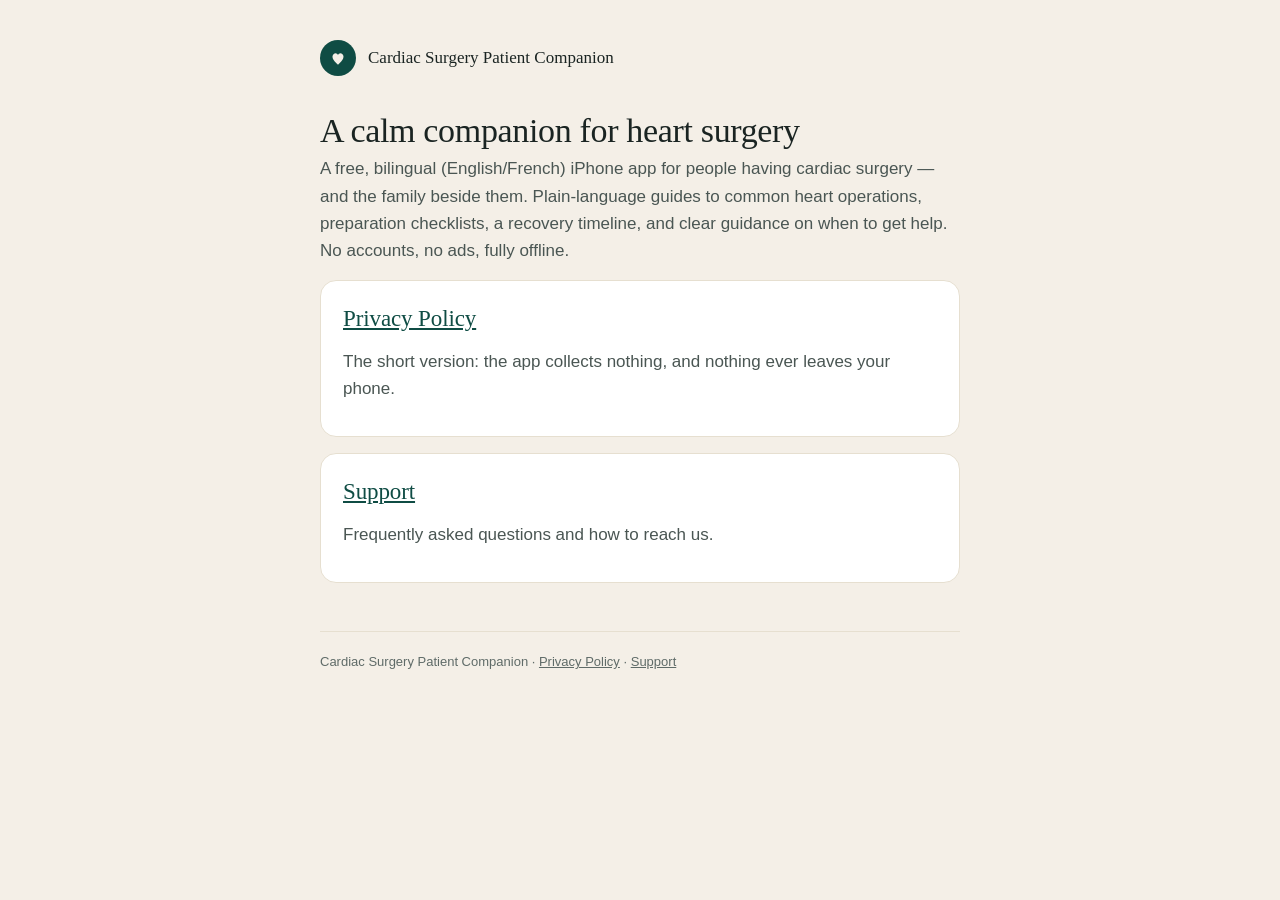
==== index.html @ 4cc8d948 "Privacy policy + support pages for Cardiac Surgery Patient Companion Co-Authored-By: Claude Fable 5 " ====
<!doctype html>
<html lang="en">
<head>
<meta charset="utf-8">
<meta name="viewport" content="width=device-width, initial-scale=1">
<title>Cardiac Surgery Patient Companion</title>
<link rel="stylesheet" href="style.css">
</head>
<body>
<div class="wrap">
  <div class="brand">
    <span class="brand-mark" aria-hidden="true">
      <svg viewBox="0 0 24 24" fill="currentColor"><path d="M12 21 C5 15, 3 10, 6 7 C8.5 4.5, 11 6, 12 8 C13 6, 15.5 4.5, 18 7 C21 10, 19 15, 12 21 Z"/></svg>
    </span>
    <span class="brand-name">Cardiac Surgery Patient Companion</span>
  </div>

  <h1>A calm companion for heart surgery</h1>
  <p>A free, bilingual (English/French) iPhone app for people having cardiac
  surgery — and the family beside them. Plain-language guides to common heart
  operations, preparation checklists, a recovery timeline, and clear guidance
  on when to get help. No accounts, no ads, fully offline.</p>

  <div class="card">
    <h2><a href="privacy-policy.html">Privacy Policy</a></h2>
    <p>The short version: the app collects nothing, and nothing ever leaves
    your phone.</p>
  </div>

  <div class="card">
    <h2><a href="support.html">Support</a></h2>
    <p>Frequently asked questions and how to reach us.</p>
  </div>

  <footer>
    Cardiac Surgery Patient Companion ·
    <a href="privacy-policy.html">Privacy Policy</a> ·
    <a href="support.html">Support</a>
  </footer>
</div>
</body>
</html>
---- style.css ----
/* Quiet Clinic — matches the Cardiac Surgery Patient Companion app */
:root {
  --bg: #f4efe7;
  --surface: #ffffff;
  --ink: #1a2422;
  --ink-soft: #4a5653;
  --ink-mute: #5f6b68;
  --line-soft: #e6dfd0;
  --accent: #0f4c44;
  --accent-soft: #e0ebe6;
  --warn: #9c4221;
  --warn-soft: #f3e3d9;
}
* { box-sizing: border-box; }
html, body { margin: 0; padding: 0; }
body {
  background: var(--bg);
  color: var(--ink);
  font-family: "Inter Tight", -apple-system, "Helvetica Neue", Helvetica, Arial, sans-serif;
  font-size: 17px;
  line-height: 1.6;
  -webkit-font-smoothing: antialiased;
}
.wrap { max-width: 680px; margin: 0 auto; padding: 40px 20px 64px; }
.brand { display: flex; align-items: center; gap: 12px; margin-bottom: 36px; }
.brand-mark {
  width: 36px; height: 36px; border-radius: 50%;
  background: var(--accent); color: var(--bg);
  display: grid; place-items: center; flex: none;
}
.brand-mark svg { width: 18px; height: 18px; }
.brand-name {
  font-family: Georgia, "Times New Roman", serif;
  font-size: 17px; line-height: 1.2;
}
.brand-name a { color: inherit; text-decoration: none; }
h1 {
  font-family: Georgia, "Times New Roman", serif;
  font-weight: 400; font-size: 34px; line-height: 1.1;
  letter-spacing: -0.01em; margin: 0 0 6px;
}
.updated {
  font-family: ui-monospace, "SF Mono", Menlo, monospace;
  font-size: 12px; letter-spacing: 0.08em; text-transform: uppercase;
  color: var(--ink-mute); margin-bottom: 32px;
}
h2 {
  font-family: Georgia, "Times New Roman", serif;
  font-weight: 400; font-size: 23px; letter-spacing: -0.005em;
  margin: 36px 0 10px;
}
p { color: var(--ink-soft); margin: 0 0 14px; }
ul { margin: 0 0 14px; padding-left: 22px; color: var(--ink-soft); }
li { margin-bottom: 6px; }
strong { color: var(--ink); font-weight: 600; }
a { color: var(--accent); }
.callout {
  background: var(--warn-soft); color: var(--warn);
  border-left: 3px solid var(--warn);
  padding: 14px 16px; border-radius: 10px;
  font-size: 15px; margin: 20px 0;
}
.card {
  background: var(--surface);
  border: 1px solid var(--line-soft);
  border-radius: 16px;
  padding: 20px 22px;
  margin: 16px 0;
}
.card h2 { margin-top: 0; }
footer {
  margin-top: 48px; padding-top: 20px;
  border-top: 1px solid var(--line-soft);
  font-size: 13px; color: var(--ink-mute);
}
footer a { color: var(--ink-mute); }
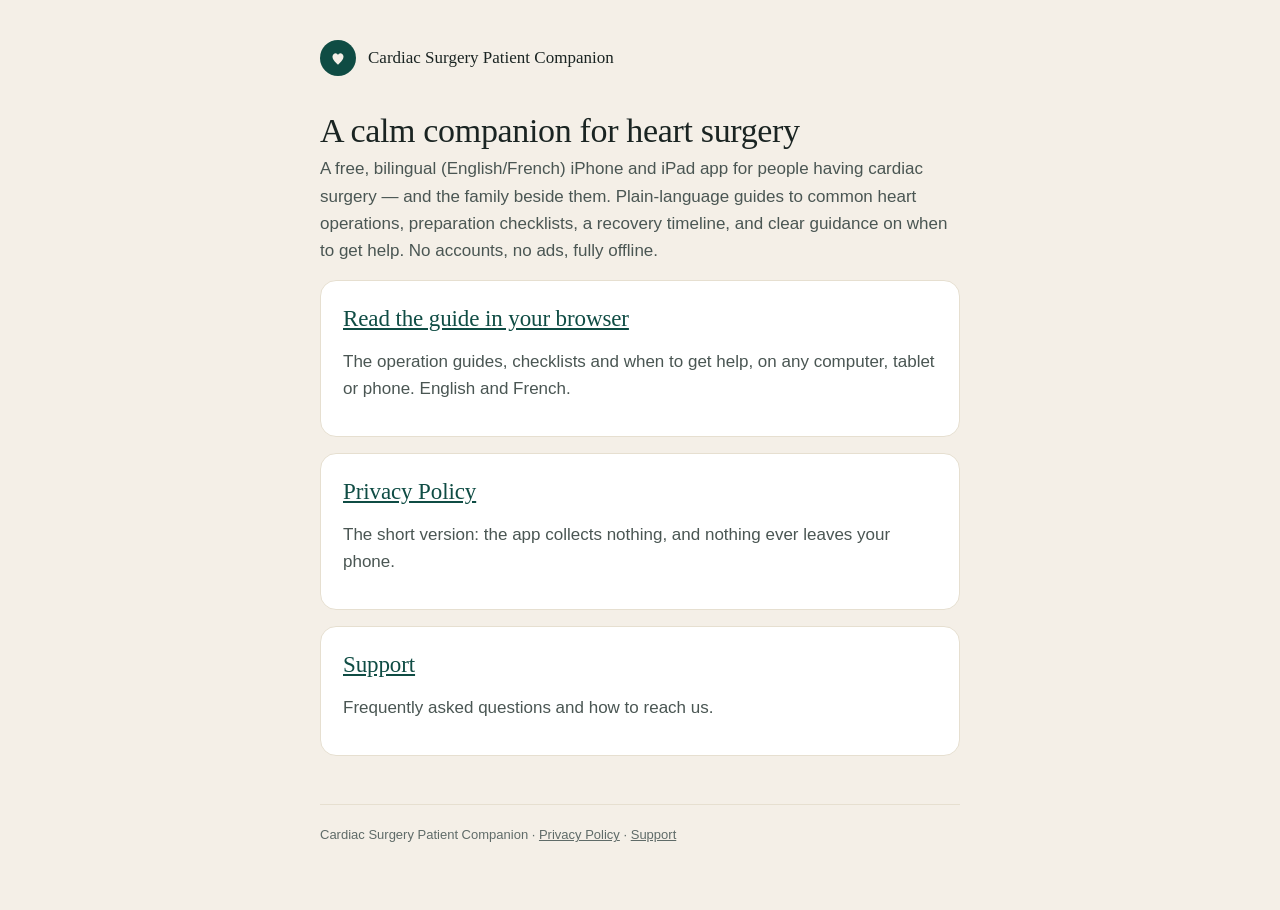
==== commit 8d73b6bf: "Update privacy and support pages for build 7; add read-only web guide Privacy policy now lists bookm" ====
--- a/index.html
+++ b/index.html
@@ -16,10 +16,16 @@
   </div>
 
   <h1>A calm companion for heart surgery</h1>
-  <p>A free, bilingual (English/French) iPhone app for people having cardiac
+  <p>A free, bilingual (English/French) iPhone and iPad app for people having cardiac
   surgery — and the family beside them. Plain-language guides to common heart
   operations, preparation checklists, a recovery timeline, and clear guidance
   on when to get help. No accounts, no ads, fully offline.</p>
+
+  <div class="card">
+    <h2><a href="guide/">Read the guide in your browser</a></h2>
+    <p>The operation guides, checklists and when to get help, on any
+    computer, tablet or phone. English and French.</p>
+  </div>
 
   <div class="card">
     <h2><a href="privacy-policy.html">Privacy Policy</a></h2>
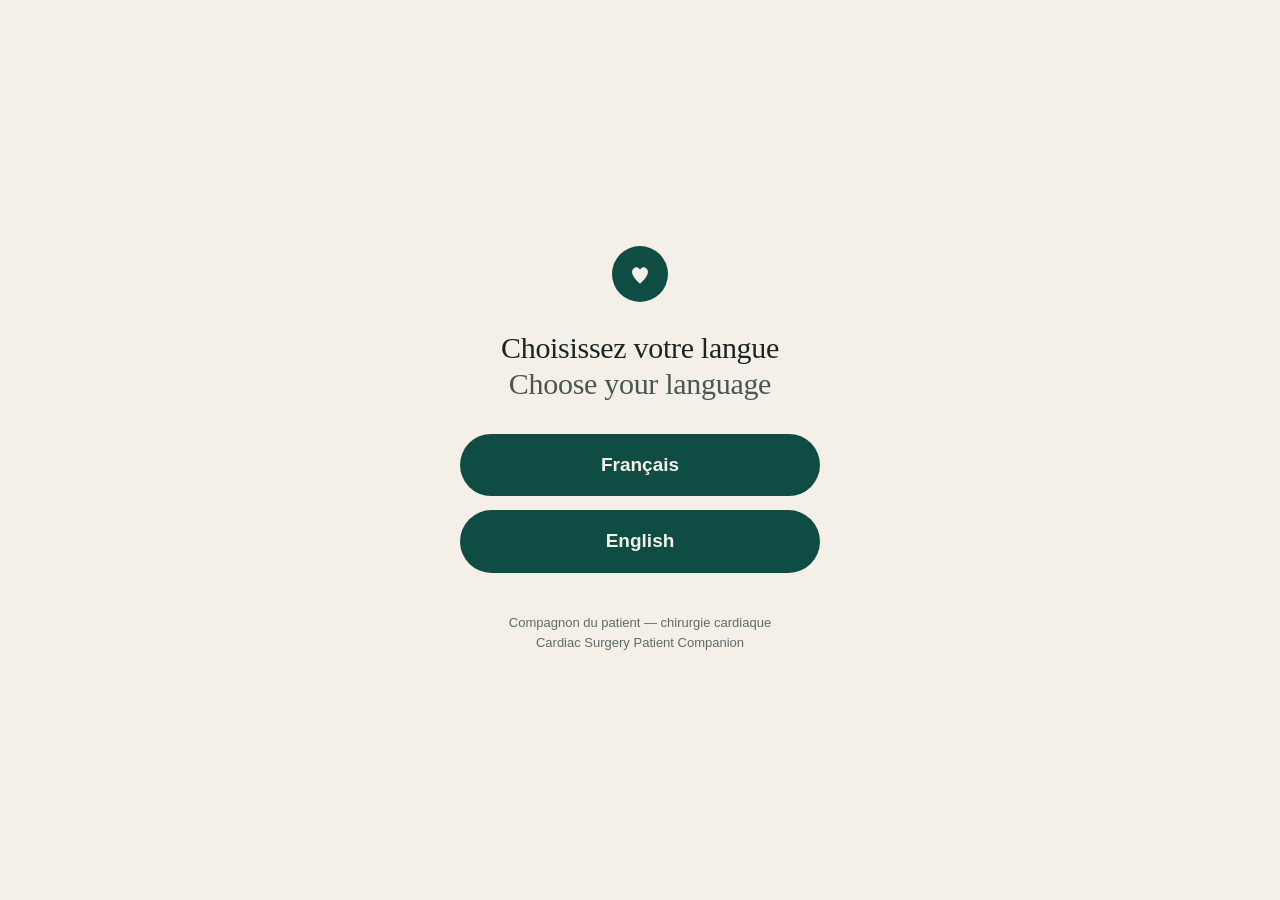
==== commit a62dda7d: "Add language picker at the root and French home, privacy and support pages The root URL now shows on" ====
--- a/index.html
+++ b/index.html
@@ -1,48 +1,36 @@
 <!doctype html>
-<html lang="en">
+<html lang="fr">
 <head>
 <meta charset="utf-8">
 <meta name="viewport" content="width=device-width, initial-scale=1">
-<title>Cardiac Surgery Patient Companion</title>
+<title>Compagnon du patient — chirurgie cardiaque · Cardiac Surgery Patient Companion</title>
+<meta name="description" content="Choisissez votre langue · Choose your language">
+<link rel="alternate" hreflang="fr" href="https://ddrullinsky.github.io/preop-cardiac-site/fr/">
+<link rel="alternate" hreflang="en" href="https://ddrullinsky.github.io/preop-cardiac-site/en/">
+<link rel="alternate" hreflang="x-default" href="https://ddrullinsky.github.io/preop-cardiac-site/">
+<link rel="icon" href="guide/icon-192.png" type="image/png">
 <link rel="stylesheet" href="style.css">
 </head>
 <body>
-<div class="wrap">
-  <div class="brand">
-    <span class="brand-mark" aria-hidden="true">
-      <svg viewBox="0 0 24 24" fill="currentColor"><path d="M12 21 C5 15, 3 10, 6 7 C8.5 4.5, 11 6, 12 8 C13 6, 15.5 4.5, 18 7 C21 10, 19 15, 12 21 Z"/></svg>
-    </span>
-    <span class="brand-name">Cardiac Surgery Patient Companion</span>
-  </div>
+<main class="splash">
+  <span class="brand-mark" aria-hidden="true">
+    <svg viewBox="0 0 24 24" fill="currentColor"><path d="M12 21 C5 15, 3 10, 6 7 C8.5 4.5, 11 6, 12 8 C13 6, 15.5 4.5, 18 7 C21 10, 19 15, 12 21 Z"/></svg>
+  </span>
 
-  <h1>A calm companion for heart surgery</h1>
-  <p>A free, bilingual (English/French) iPhone and iPad app for people having cardiac
-  surgery — and the family beside them. Plain-language guides to common heart
-  operations, preparation checklists, a recovery timeline, and clear guidance
-  on when to get help. No accounts, no ads, fully offline.</p>
+  <h1>
+    <span>Choisissez votre langue</span>
+    <span class="alt" lang="en">Choose your language</span>
+  </h1>
 
-  <div class="card">
-    <h2><a href="guide/">Read the guide in your browser</a></h2>
-    <p>The operation guides, checklists and when to get help, on any
-    computer, tablet or phone. English and French.</p>
-  </div>
+  <nav class="choices" aria-label="Langue · Language">
+    <a class="choice" href="fr/" hreflang="fr">Français</a>
+    <a class="choice" href="en/" hreflang="en" lang="en">English</a>
+  </nav>
 
-  <div class="card">
-    <h2><a href="privacy-policy.html">Privacy Policy</a></h2>
-    <p>The short version: the app collects nothing, and nothing ever leaves
-    your phone.</p>
-  </div>
-
-  <div class="card">
-    <h2><a href="support.html">Support</a></h2>
-    <p>Frequently asked questions and how to reach us.</p>
-  </div>
-
-  <footer>
-    Cardiac Surgery Patient Companion ·
-    <a href="privacy-policy.html">Privacy Policy</a> ·
-    <a href="support.html">Support</a>
-  </footer>
-</div>
+  <p class="splash-name">
+    <span>Compagnon du patient — chirurgie cardiaque</span>
+    <span lang="en">Cardiac Surgery Patient Companion</span>
+  </p>
+</main>
 </body>
 </html>
--- a/style.css
+++ b/style.css
@@ -74,3 +74,42 @@
   font-size: 13px; color: var(--ink-mute);
 }
 footer a { color: var(--ink-mute); }
+
+/* Language switch in the brand row of every page */
+.lang-switch {
+  margin-left: auto; flex: none;
+  font-family: ui-monospace, "SF Mono", Menlo, monospace;
+  font-size: 12px; font-weight: 600; letter-spacing: 0.04em;
+  color: var(--accent); text-decoration: none;
+  background: var(--surface);
+  border: 1px solid var(--line-soft); border-radius: 999px;
+  padding: 7px 12px;
+}
+.lang-switch:hover { border-color: var(--accent); }
+
+/* Root language picker (index.html), mirroring the app's first screen */
+.splash {
+  min-height: 100vh; min-height: 100dvh;
+  display: flex; flex-direction: column; align-items: center; justify-content: center;
+  text-align: center; padding: 40px 20px;
+}
+.splash .brand-mark { width: 56px; height: 56px; margin-bottom: 28px; }
+.splash .brand-mark svg { width: 26px; height: 26px; }
+.splash h1 { font-size: 30px; line-height: 1.2; margin: 0; }
+.splash h1 span { display: block; }
+.splash h1 .alt { color: var(--ink-soft); }
+.choices {
+  width: 100%; max-width: 360px;
+  display: grid; gap: 14px; margin: 32px 0 40px;
+}
+.choice {
+  display: block; padding: 16px 20px; border-radius: 999px;
+  background: var(--accent); color: var(--bg);
+  font-size: 19px; font-weight: 600; text-decoration: none;
+}
+.choice:hover { background: #0b3b35; }
+.choice:focus-visible, .lang-switch:focus-visible {
+  outline: 3px solid var(--accent); outline-offset: 3px;
+}
+.splash-name { font-size: 13px; color: var(--ink-mute); margin: 0; }
+.splash-name span { display: block; }
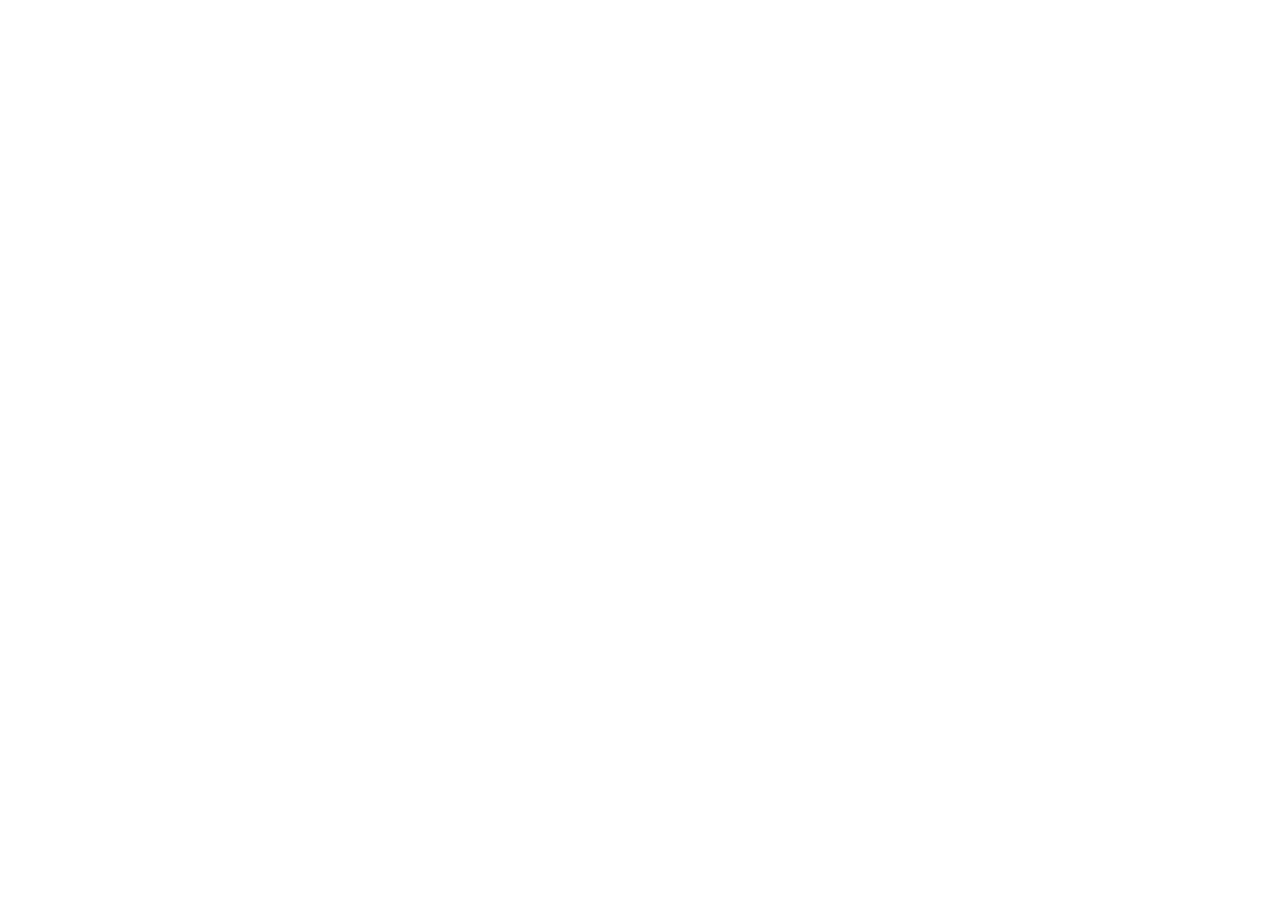
==== commit 6be0552d: "Forward every page to steadyhandsoftware.com/apps/patient-companion/ Co-Authored-By: Claude Opus 5.5" ====
--- a/index.html
+++ b/index.html
@@ -2,35 +2,14 @@
 <html lang="fr">
 <head>
 <meta charset="utf-8">
+<title>Compagnon du patient — chirurgie cardiaque (déplacée)</title>
 <meta name="viewport" content="width=device-width, initial-scale=1">
-<title>Compagnon du patient — chirurgie cardiaque · Cardiac Surgery Patient Companion</title>
-<meta name="description" content="Choisissez votre langue · Choose your language">
-<link rel="alternate" hreflang="fr" href="https://ddrullinsky.github.io/preop-cardiac-site/fr/">
-<link rel="alternate" hreflang="en" href="https://ddrullinsky.github.io/preop-cardiac-site/en/">
-<link rel="alternate" hreflang="x-default" href="https://ddrullinsky.github.io/preop-cardiac-site/">
-<link rel="icon" href="guide/icon-192.png" type="image/png">
-<link rel="stylesheet" href="style.css">
+<meta name="robots" content="noindex">
+<link rel="canonical" href="https://steadyhandsoftware.com/apps/patient-companion/">
+<script>location.replace("https://steadyhandsoftware.com/apps/patient-companion/" + location.search + location.hash);</script>
+<noscript><meta http-equiv="refresh" content="0; url=https://steadyhandsoftware.com/apps/patient-companion/"></noscript>
 </head>
-<body>
-<main class="splash">
-  <span class="brand-mark" aria-hidden="true">
-    <svg viewBox="0 0 24 24" fill="currentColor"><path d="M12 21 C5 15, 3 10, 6 7 C8.5 4.5, 11 6, 12 8 C13 6, 15.5 4.5, 18 7 C21 10, 19 15, 12 21 Z"/></svg>
-  </span>
-
-  <h1>
-    <span>Choisissez votre langue</span>
-    <span class="alt" lang="en">Choose your language</span>
-  </h1>
-
-  <nav class="choices" aria-label="Langue · Language">
-    <a class="choice" href="fr/" hreflang="fr">Français</a>
-    <a class="choice" href="en/" hreflang="en" lang="en">English</a>
-  </nav>
-
-  <p class="splash-name">
-    <span>Compagnon du patient — chirurgie cardiaque</span>
-    <span lang="en">Cardiac Surgery Patient Companion</span>
-  </p>
-</main>
+<body style="font-family:-apple-system,system-ui,sans-serif;margin:2rem;line-height:1.5">
+<p>Cette page a été déplacée à <a href="https://steadyhandsoftware.com/apps/patient-companion/">https://steadyhandsoftware.com/apps/patient-companion/</a>.</p>
 </body>
 </html>
